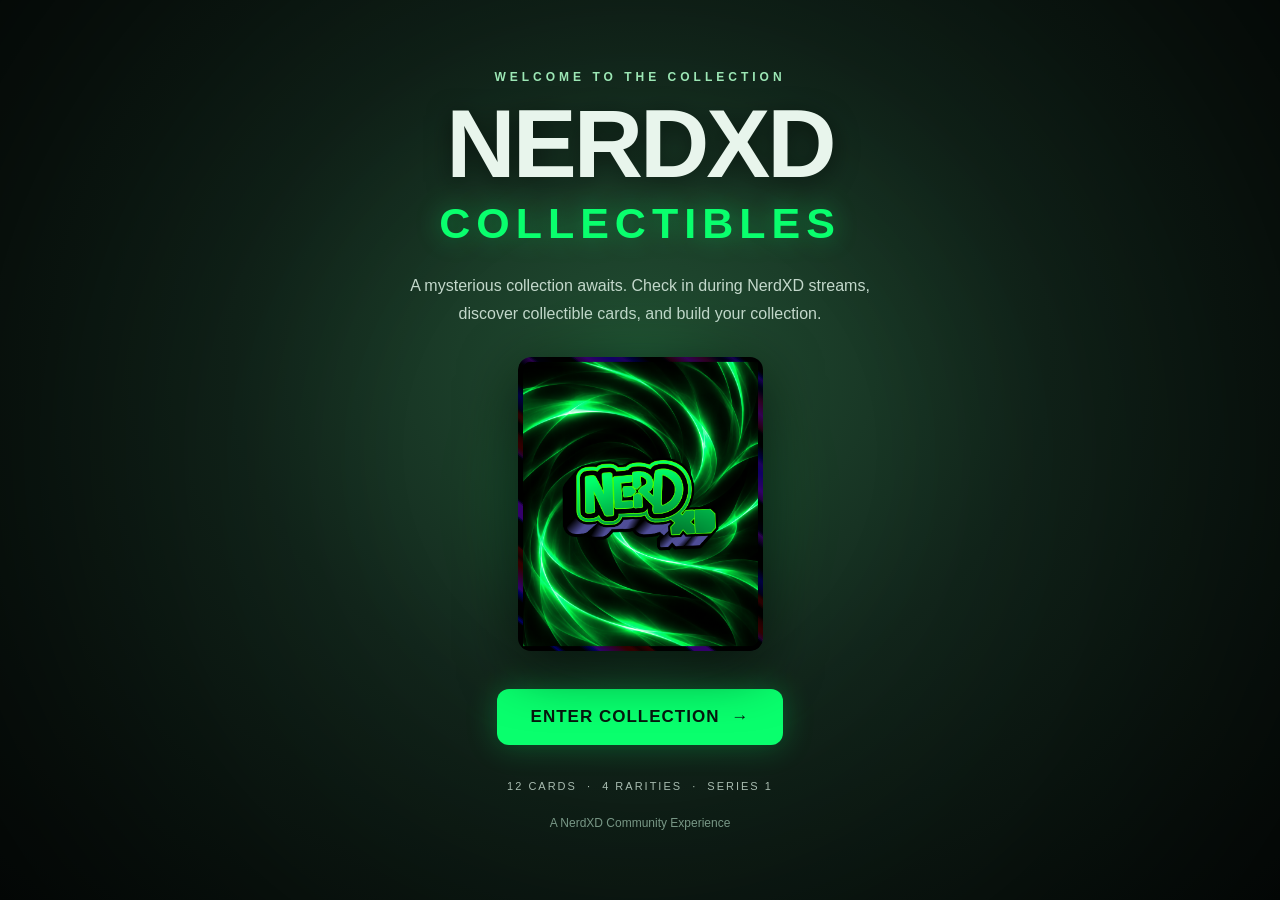
==== index.html @ 51cdd032 "Create index.html" ====
<!DOCTYPE html>
<html lang="en">
<head>
  <meta charset="UTF-8">
  <meta name="viewport"
        content="width=device-width, initial-scale=1">
  <meta name="theme-color" content="#101c18">
  <title>NerdXD Collectibles</title>
  <style>
    :root {
      --green: #09ff6d;
      --bg: #101c18;
      --text: #e8f5ec;
      --muted: #a8bcb0;
    }

    * {
      box-sizing: border-box;
    }

    body {
      margin: 0;
      min-height: 100vh;
      min-height: 100dvh;
      font-family:
        "Trebuchet MS", Arial, sans-serif;
      color: var(--text);
      background:
        radial-gradient(
          ellipse at 50% 40%,
          #214e32 0%,
          #13281d 45%,
          #080f0c 100%
        );
      display: flex;
      align-items: center;
      justify-content: center;
      overflow-x: hidden;
    }

    body::before {
      content: "";
      position: fixed;
      inset: 0;
      pointer-events: none;
      background: radial-gradient(
        circle at center,
        transparent 30%,
        rgba(0, 0, 0, .55) 100%
      );
    }

    .container {
      position: relative;
      z-index: 1;
      width: 100%;
      max-width: 850px;
      padding: 48px 22px;
      text-align: center;
    }

    .eyebrow {
      font-size: 12px;
      letter-spacing: 4px;
      color: #9ce7b5;
      font-weight: bold;
      margin-bottom: 14px;
    }

    h1 {
      font-size: clamp(48px, 11vw, 96px);
      line-height: .95;
      letter-spacing: -3px;
      margin: 0;
      font-weight: 900;
      text-shadow: 0 5px 25px #0008;
    }

    h2 {
      font-size: clamp(24px, 6vw, 43px);
      letter-spacing: 6px;
      color: var(--green);
      margin: 10px 0 24px;
      text-shadow: 0 0 25px #09ff6d66;
    }

    .description {
      color: #c3d8cb;
      line-height: 1.7;
      font-size: 16px;
      max-width: 490px;
      margin: 0 auto 30px;
    }

    .card-wrap {
      position: relative;
      width: min(245px, 58vw);
      margin: 0 auto 38px;
      animation: float 5s ease-in-out infinite;
    }

    .card-wrap::before {
      content: "";
      position: absolute;
      inset: 10%;
      background: var(--green);
      filter: blur(55px);
      opacity: .32;
      border-radius: 50%;
    }

    .card {
      position: relative;
      display: block;
      width: 100%;
      height: auto;
      border-radius: 13px;
      filter: drop-shadow(
        0 15px 28px rgba(0, 0, 0, .65)
      );
    }

    @keyframes float {
      0%, 100% {
        transform: translateY(0) rotate(-2deg);
      }
      50% {
        transform: translateY(-13px) rotate(2deg);
      }
    }

    .enter {
      display: inline-flex;
      align-items: center;
      justify-content: center;
      gap: 12px;
      text-decoration: none;
      background: var(--green);
      color: #06180e;
      font-size: 17px;
      font-weight: 900;
      letter-spacing: 1px;
      border-radius: 12px;
      padding: 18px 34px;
      box-shadow: 0 0 30px #09ff6d45;
      transition:
        transform .2s ease,
        box-shadow .2s ease;
    }

    .enter:hover,
    .enter:focus-visible {
      transform: translateY(-3px);
      box-shadow: 0 0 45px #09ff6d88;
    }

    .enter:focus-visible {
      outline: 3px solid white;
      outline-offset: 4px;
    }

    .info {
      margin-top: 35px;
      font-size: 11px;
      letter-spacing: 2px;
      color: var(--muted);
    }

    footer {
      margin-top: 24px;
      color: #789786;
      font-size: 12px;
    }

    @media (max-width: 600px) {
      .container {
        padding: 34px 18px;
      }

      h1 {
        letter-spacing: -1px;
      }

      h2 {
        letter-spacing: 3px;
      }

      .card-wrap {
        margin-bottom: 28px;
      }

      .description {
        font-size: 14px;
      }

      .enter {
        width: min(100%, 330px);
      }

      .info {
        line-height: 2;
      }
    }

    @media (prefers-reduced-motion: reduce) {
      .card-wrap {
        animation: none;
      }

      .enter {
        transition: none;
      }
    }
  </style>
</head>

<body>
  <main class="container">
    <div class="eyebrow">
      WELCOME TO THE COLLECTION
    </div>

    <h1>NERDXD</h1>
    <h2>COLLECTIBLES</h2>

    <p class="description">
      A mysterious collection awaits.
      Check in during NerdXD streams,
      discover collectible cards,
      and build your collection.
    </p>

    <div class="card-wrap">
      <img
        class="card"
        src="./cards/card-back.png"
        alt="NerdXD Collectibles card back"
      >
    </div>

    <a class="enter" href="./collection/">
      ENTER COLLECTION
      <span aria-hidden="true">&#8594;</span>
    </a>

    <div class="info">
      12 CARDS &nbsp;·&nbsp;
      4 RARITIES &nbsp;·&nbsp;
      SERIES 1
    </div>

    <footer>
      A NerdXD Community Experience
    </footer>
  </main>
</body>
</html>
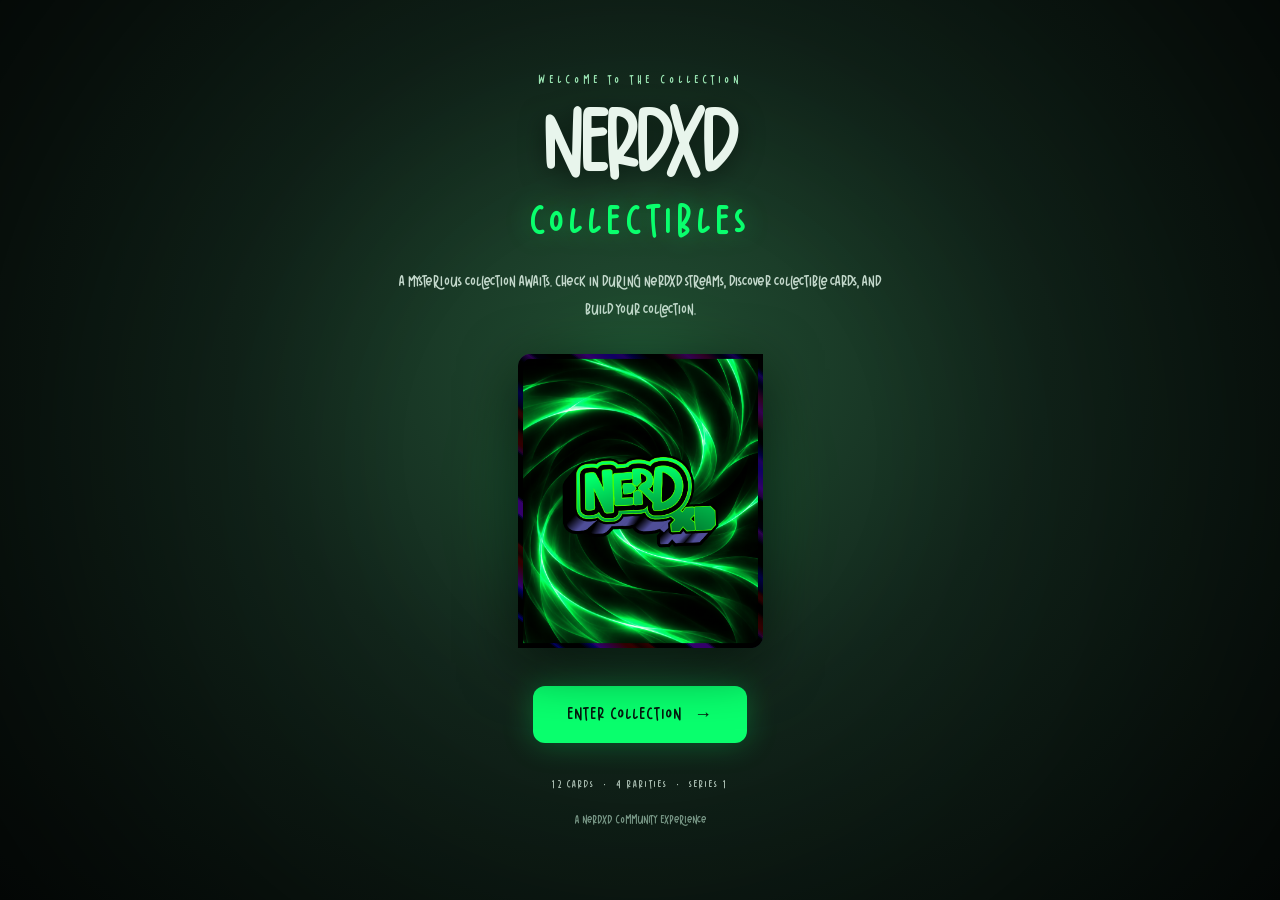
==== commit c73a2e99: "Refactor styles and update font settings in index.html" ====
--- a/index.html
+++ b/index.html
@@ -6,8 +6,25 @@
   <meta name="viewport"
         content="width=device-width, initial-scale=1">
   <meta name="theme-color" content="#101c18">
+
   <title>NerdXD Collectibles</title>
+
   <style>
+
+    /* ========================================
+       NERDXD COLLECTIBLES — HOMEPAGE
+       Brownist Font Edition
+       ======================================== */
+
+    @font-face {
+      font-family: "Brownist";
+      src: url("./overlay/fonts/Brownist.woff2")
+           format("woff2");
+      font-style: normal;
+      font-weight: 400;
+      font-display: swap;
+    }
+
     :root {
       --green: #09ff6d;
       --bg: #101c18;
@@ -23,16 +40,19 @@
       margin: 0;
       min-height: 100vh;
       min-height: 100dvh;
+
       font-family:
-        "Trebuchet MS", Arial, sans-serif;
+        "Brownist", "Trebuchet MS", Arial, sans-serif;
+
       color: var(--text);
-      background:
-        radial-gradient(
-          ellipse at 50% 40%,
-          #214e32 0%,
-          #13281d 45%,
-          #080f0c 100%
-        );
+
+      background: radial-gradient(
+        ellipse at 50% 40%,
+        #214e32 0%,
+        #13281d 45%,
+        #080f0c 100%
+      );
+
       display: flex;
       align-items: center;
       justify-content: center;
@@ -44,12 +64,15 @@
       position: fixed;
       inset: 0;
       pointer-events: none;
+
       background: radial-gradient(
         circle at center,
         transparent 30%,
         rgba(0, 0, 0, .55) 100%
       );
     }
+
+    /* MAIN CONTAINER */
 
     .container {
       position: relative;
@@ -60,11 +83,13 @@
       text-align: center;
     }
 
+    /* HEADER */
+
     .eyebrow {
       font-size: 12px;
       letter-spacing: 4px;
       color: #9ce7b5;
-      font-weight: bold;
+      font-weight: 400;
       margin-bottom: 14px;
     }
 
@@ -73,8 +98,10 @@
       line-height: .95;
       letter-spacing: -3px;
       margin: 0;
-      font-weight: 900;
-      text-shadow: 0 5px 25px #0008;
+      font-weight: 400;
+
+      text-shadow:
+        0 5px 25px rgba(0, 0, 0, .53);
     }
 
     h2 {
@@ -82,8 +109,13 @@
       letter-spacing: 6px;
       color: var(--green);
       margin: 10px 0 24px;
-      text-shadow: 0 0 25px #09ff6d66;
-    }
+      font-weight: 400;
+
+      text-shadow:
+        0 0 25px rgba(9, 255, 109, .4);
+    }
+
+    /* DESCRIPTION */
 
     .description {
       color: #c3d8cb;
@@ -93,21 +125,27 @@
       margin: 0 auto 30px;
     }
 
+    /* FLOATING CARD */
+
     .card-wrap {
       position: relative;
       width: min(245px, 58vw);
       margin: 0 auto 38px;
-      animation: float 5s ease-in-out infinite;
+
+      animation:
+        float 5s ease-in-out infinite;
     }
 
     .card-wrap::before {
       content: "";
       position: absolute;
       inset: 10%;
+
       background: var(--green);
       filter: blur(55px);
       opacity: .32;
       border-radius: 50%;
+      pointer-events: none;
     }
 
     .card {
@@ -115,7 +153,10 @@
       display: block;
       width: 100%;
       height: auto;
-      border-radius: 13px;
+
+      /* Preserve the original card artwork */
+      border-radius: 0;
+
       filter: drop-shadow(
         0 15px 28px rgba(0, 0, 0, .65)
       );
@@ -123,27 +164,40 @@
 
     @keyframes float {
       0%, 100% {
-        transform: translateY(0) rotate(-2deg);
-      }
+        transform:
+          translateY(0) rotate(-2deg);
+      }
+
       50% {
-        transform: translateY(-13px) rotate(2deg);
-      }
-    }
+        transform:
+          translateY(-13px) rotate(2deg);
+      }
+    }
+
+    /* ENTER COLLECTION BUTTON */
 
     .enter {
       display: inline-flex;
       align-items: center;
       justify-content: center;
       gap: 12px;
+
       text-decoration: none;
+      font-family: inherit;
+
       background: var(--green);
       color: #06180e;
-      font-size: 17px;
-      font-weight: 900;
+
+      font-size: 18px;
+      font-weight: 400;
       letter-spacing: 1px;
+
       border-radius: 12px;
       padding: 18px 34px;
-      box-shadow: 0 0 30px #09ff6d45;
+
+      box-shadow:
+        0 0 30px rgba(9, 255, 109, .27);
+
       transition:
         transform .2s ease,
         box-shadow .2s ease;
@@ -152,13 +206,17 @@
     .enter:hover,
     .enter:focus-visible {
       transform: translateY(-3px);
-      box-shadow: 0 0 45px #09ff6d88;
+
+      box-shadow:
+        0 0 45px rgba(9, 255, 109, .53);
     }
 
     .enter:focus-visible {
       outline: 3px solid white;
       outline-offset: 4px;
     }
+
+    /* COLLECTION INFORMATION */
 
     .info {
       margin-top: 35px;
@@ -173,6 +231,8 @@
       font-size: 12px;
     }
 
+    /* MOBILE RESPONSIVENESS */
+
     @media (max-width: 600px) {
       .container {
         padding: 34px 18px;
@@ -203,6 +263,8 @@
       }
     }
 
+    /* ACCESSIBILITY */
+
     @media (prefers-reduced-motion: reduce) {
       .card-wrap {
         animation: none;
@@ -212,11 +274,14 @@
         transition: none;
       }
     }
+
   </style>
 </head>
 
 <body>
+
   <main class="container">
+
     <div class="eyebrow">
       WELCOME TO THE COLLECTION
     </div>
@@ -253,6 +318,8 @@
     <footer>
       A NerdXD Community Experience
     </footer>
+
   </main>
+
 </body>
 </html>
